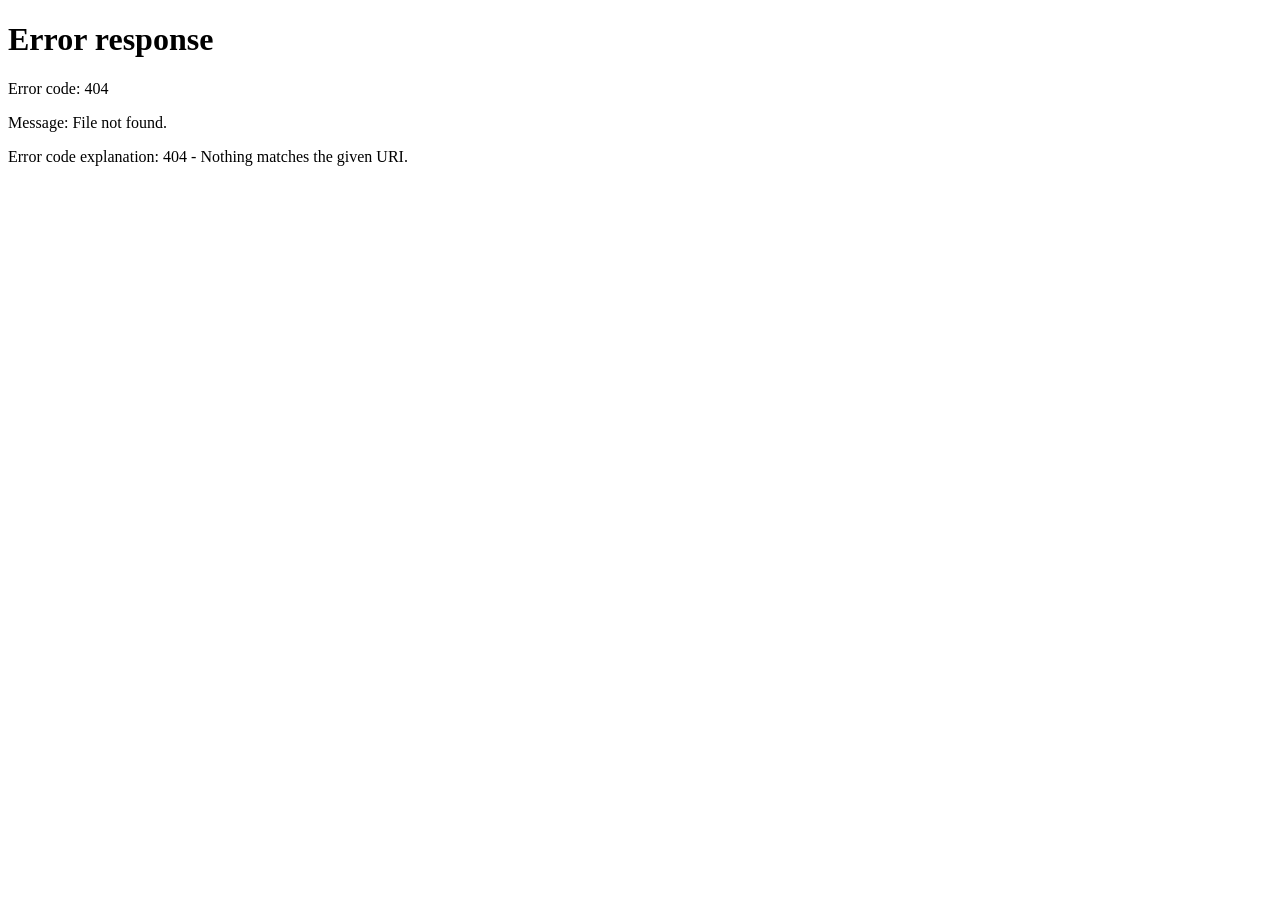
==== index.html @ 66fd3756 "Add root page forwarding to the 模様の楽譜 site Co-Authored-By: Claude Opus 5.5 <noreply@anthropic.com> C" ====
<!doctype html>
<html lang="ja">
<head>
<meta charset="utf-8">
<meta name="viewport" content="width=device-width, initial-scale=1">
<title>模様の楽譜</title>
<meta http-equiv="refresh" content="0; url=/moyou-gakufu-site/">
<link rel="canonical" href="/moyou-gakufu-site/">
</head>
<body style="background:#08080e;color:#ecebe6;font-family:serif;padding:48px 16px">
<p><a href="/moyou-gakufu-site/" style="color:#a9c4ff">模様の楽譜</a></p>
</body>
</html>
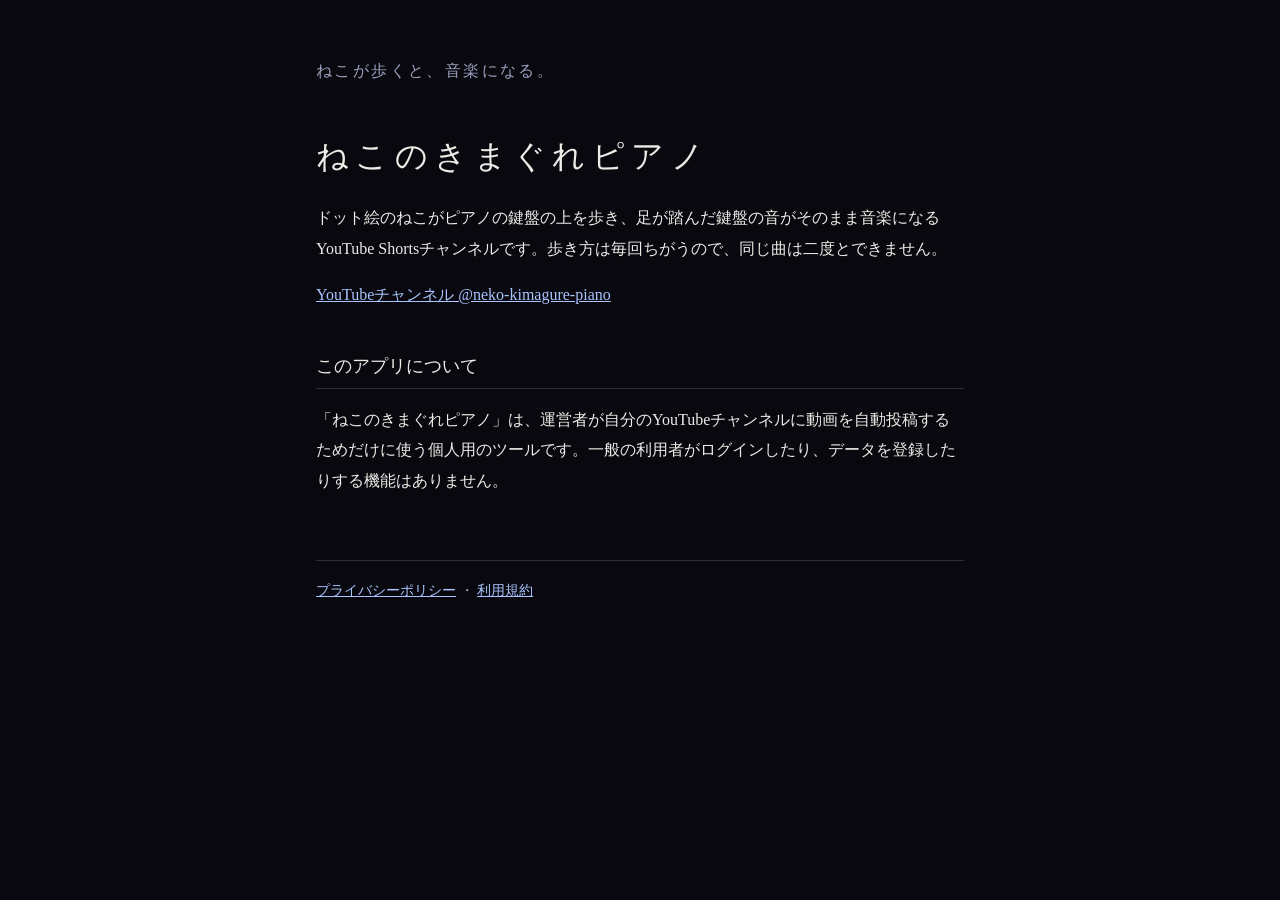
==== commit 86d1337e: "Point the site root at ねこのきまぐれピアノ Co-Authored-By: Claude Opus 5.5 <noreply@anthropic.com> Claude-Ses" ====
--- a/index.html
+++ b/index.html
@@ -3,11 +3,11 @@
 <head>
 <meta charset="utf-8">
 <meta name="viewport" content="width=device-width, initial-scale=1">
-<title>模様の楽譜</title>
-<meta http-equiv="refresh" content="0; url=/moyou-gakufu-site/">
-<link rel="canonical" href="/moyou-gakufu-site/">
+<title>ねこのきまぐれピアノ</title>
+<meta http-equiv="refresh" content="0; url=/neko-kimagure-piano/">
+<link rel="canonical" href="/neko-kimagure-piano/">
 </head>
 <body style="background:#08080e;color:#ecebe6;font-family:serif;padding:48px 16px">
-<p><a href="/moyou-gakufu-site/" style="color:#a9c4ff">模様の楽譜</a></p>
+<p><a href="/neko-kimagure-piano/" style="color:#a9c4ff">ねこのきまぐれピアノ</a></p>
 </body>
 </html>
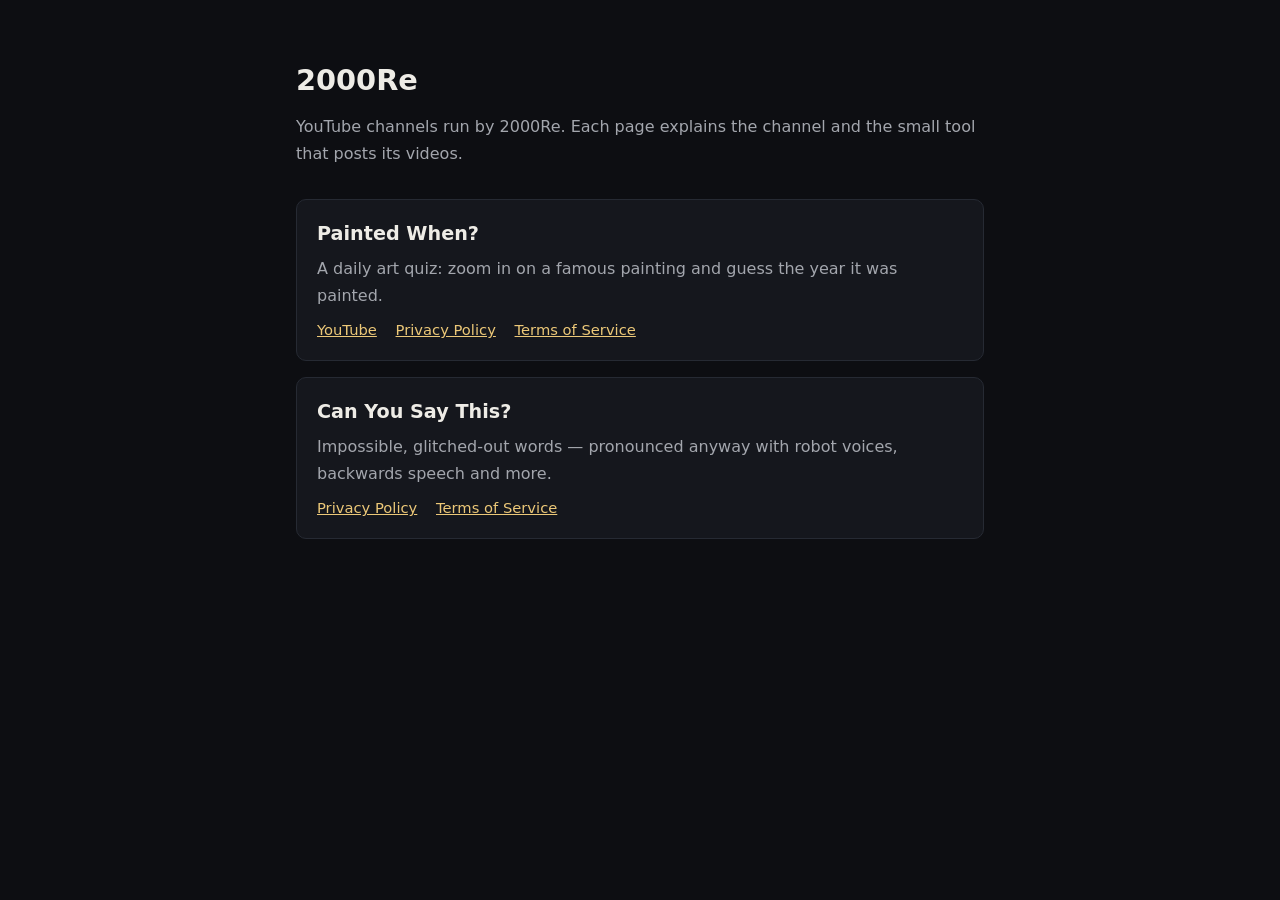
==== commit 3dd9802f: "Replace the redirect with a channel list; remove neko-kimagure-piano pages The top page now lists Pa" ====
--- a/index.html
+++ b/index.html
@@ -1,13 +1,51 @@
 <!doctype html>
-<html lang="ja">
+<html lang="en">
 <head>
 <meta charset="utf-8">
 <meta name="viewport" content="width=device-width, initial-scale=1">
-<title>ねこのきまぐれピアノ</title>
-<meta http-equiv="refresh" content="0; url=/neko-kimagure-piano/">
-<link rel="canonical" href="/neko-kimagure-piano/">
+<title>2000Re — YouTube channels</title>
+<meta name="description" content="YouTube channels run by 2000Re, with each channel's homepage, privacy policy and terms of service.">
+<style>
+  :root { --bg: #0d0e12; --fg: #eeece6; --sub: #a3a6ad; --line: #262a33; --card: #15171d; --accent: #ecc878; color-scheme: dark; }
+  * { box-sizing: border-box; }
+  body { margin: 0; background: var(--bg); color: var(--fg);
+    font-family: system-ui, -apple-system, "Segoe UI", "Noto Sans", sans-serif; line-height: 1.7; }
+  main { max-width: 720px; margin: 0 auto; padding: 56px 16px 80px; }
+  h1 { font-size: 1.8rem; margin: 0 0 8px; }
+  .lead { color: var(--sub); margin: 0 0 32px; }
+  ul { list-style: none; padding: 0; margin: 0; display: grid; gap: 16px; }
+  li { background: var(--card); border: 1px solid var(--line); border-radius: 10px; padding: 18px 20px; }
+  li h2 { font-size: 1.2rem; margin: 0 0 4px; }
+  li h2 a { color: var(--fg); text-decoration: none; }
+  li h2 a:hover { color: var(--accent); }
+  li p { margin: 0 0 8px; color: var(--sub); }
+  .links { font-size: .92rem; }
+  .links a { color: var(--accent); margin-right: 14px; white-space: nowrap; display: inline-block; }
+</style>
 </head>
-<body style="background:#08080e;color:#ecebe6;font-family:serif;padding:48px 16px">
-<p><a href="/neko-kimagure-piano/" style="color:#a9c4ff">ねこのきまぐれピアノ</a></p>
+<body>
+<main>
+  <h1>2000Re</h1>
+  <p class="lead">YouTube channels run by 2000Re. Each page explains the channel and the small tool that posts its videos.</p>
+  <ul>
+    <li>
+      <h2><a href="/painted-when/">Painted When?</a></h2>
+      <p>A daily art quiz: zoom in on a famous painting and guess the year it was painted.</p>
+      <div class="links">
+        <a href="https://www.youtube.com/@painted-when">YouTube</a>
+        <a href="/painted-when/privacy.html">Privacy Policy</a>
+        <a href="/painted-when/terms.html">Terms of Service</a>
+      </div>
+    </li>
+    <li>
+      <h2><a href="/canyousaythis/">Can You Say This?</a></h2>
+      <p>Impossible, glitched-out words &mdash; pronounced anyway with robot voices, backwards speech and more.</p>
+      <div class="links">
+        <a href="/canyousaythis/privacy.html">Privacy Policy</a>
+        <a href="/canyousaythis/terms.html">Terms of Service</a>
+      </div>
+    </li>
+  </ul>
+</main>
 </body>
 </html>
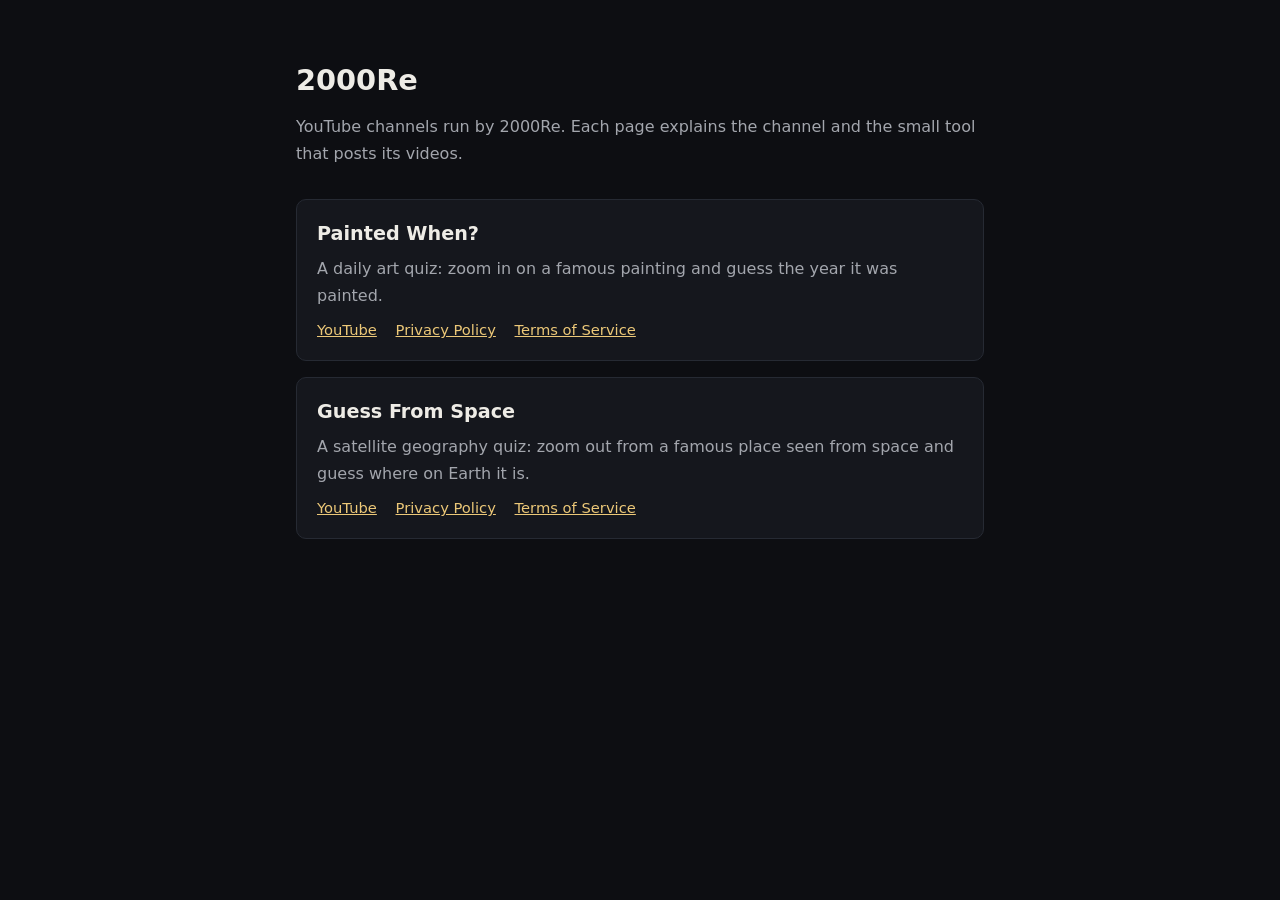
==== commit ddc2ab96: "Replace Can You Say This? with Guess From Space on the top page Co-Authored-By: Claude Opus 5.5 <nor" ====
--- a/index.html
+++ b/index.html
@@ -38,11 +38,12 @@
       </div>
     </li>
     <li>
-      <h2><a href="/canyousaythis/">Can You Say This?</a></h2>
-      <p>Impossible, glitched-out words &mdash; pronounced anyway with robot voices, backwards speech and more.</p>
+      <h2><a href="/guess-from-space/">Guess From Space</a></h2>
+      <p>A satellite geography quiz: zoom out from a famous place seen from space and guess where on Earth it is.</p>
       <div class="links">
-        <a href="/canyousaythis/privacy.html">Privacy Policy</a>
-        <a href="/canyousaythis/terms.html">Terms of Service</a>
+        <a href="https://www.youtube.com/@guess-from-space">YouTube</a>
+        <a href="/guess-from-space/privacy.html">Privacy Policy</a>
+        <a href="/guess-from-space/terms.html">Terms of Service</a>
       </div>
     </li>
   </ul>
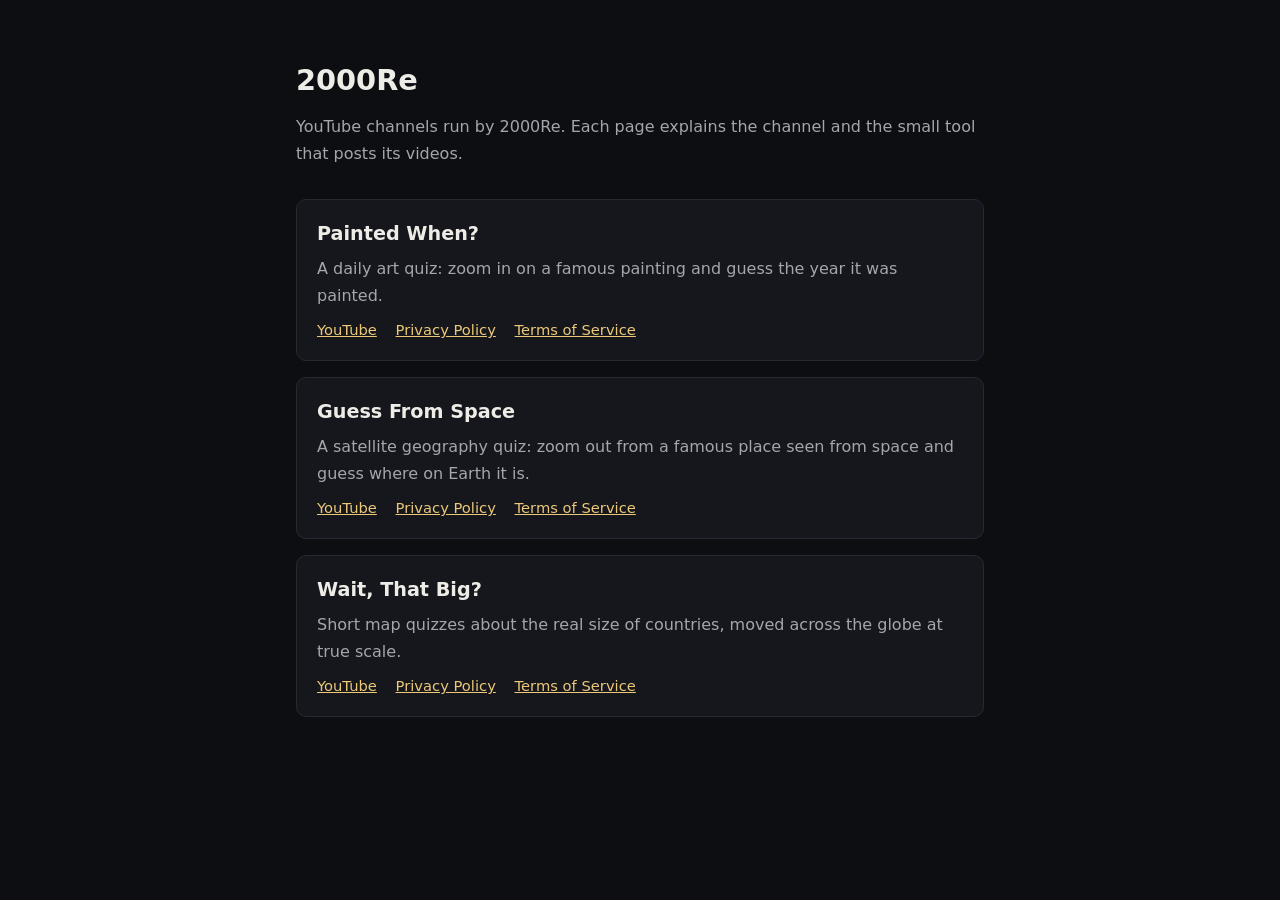
==== commit 66c9aed4: "Add Wait, That Big? to the channel list Co-Authored-By: Claude Opus 5.5 <noreply@anthropic.com> Clau" ====
--- a/index.html
+++ b/index.html
@@ -46,6 +46,15 @@
         <a href="/guess-from-space/terms.html">Terms of Service</a>
       </div>
     </li>
+    <li>
+      <h2><a href="/wait-that-big/">Wait, That Big?</a></h2>
+      <p>Short map quizzes about the real size of countries, moved across the globe at true scale.</p>
+      <div class="links">
+        <a href="https://www.youtube.com/@wait-that-big">YouTube</a>
+        <a href="/wait-that-big/privacy.html">Privacy Policy</a>
+        <a href="/wait-that-big/terms.html">Terms of Service</a>
+      </div>
+    </li>
   </ul>
 </main>
 </body>
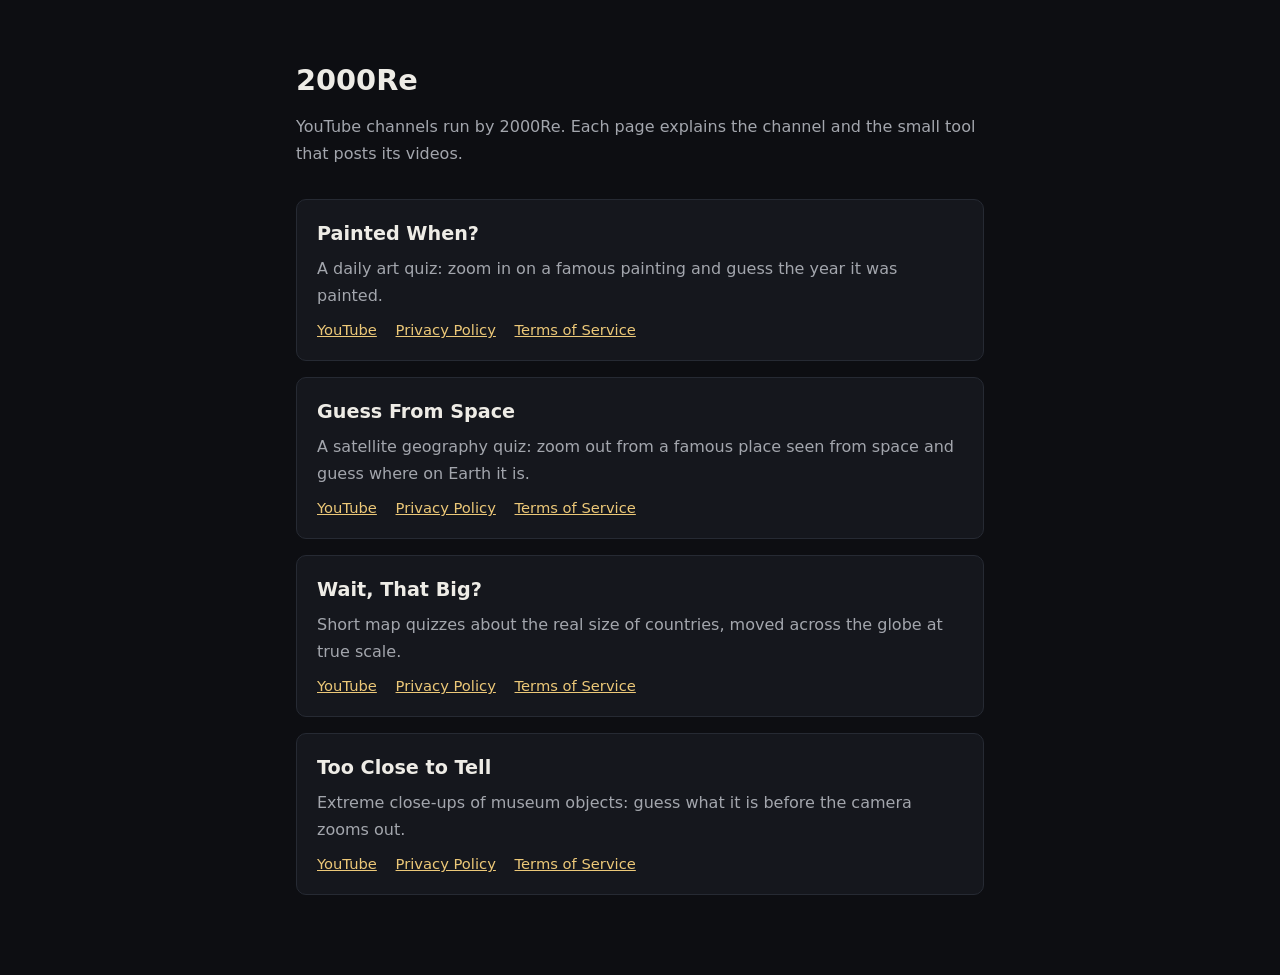
==== commit d426016a: "Add Too Close to Tell to the channel list Co-Authored-By: Claude Opus 5.5 <noreply@anthropic.com> Cl" ====
--- a/index.html
+++ b/index.html
@@ -55,6 +55,15 @@
         <a href="/wait-that-big/terms.html">Terms of Service</a>
       </div>
     </li>
+    <li>
+      <h2><a href="/too-close-to-tell/">Too Close to Tell</a></h2>
+      <p>Extreme close-ups of museum objects: guess what it is before the camera zooms out.</p>
+      <div class="links">
+        <a href="https://www.youtube.com/@too-close-to-tell">YouTube</a>
+        <a href="/too-close-to-tell/privacy.html">Privacy Policy</a>
+        <a href="/too-close-to-tell/terms.html">Terms of Service</a>
+      </div>
+    </li>
   </ul>
 </main>
 </body>
